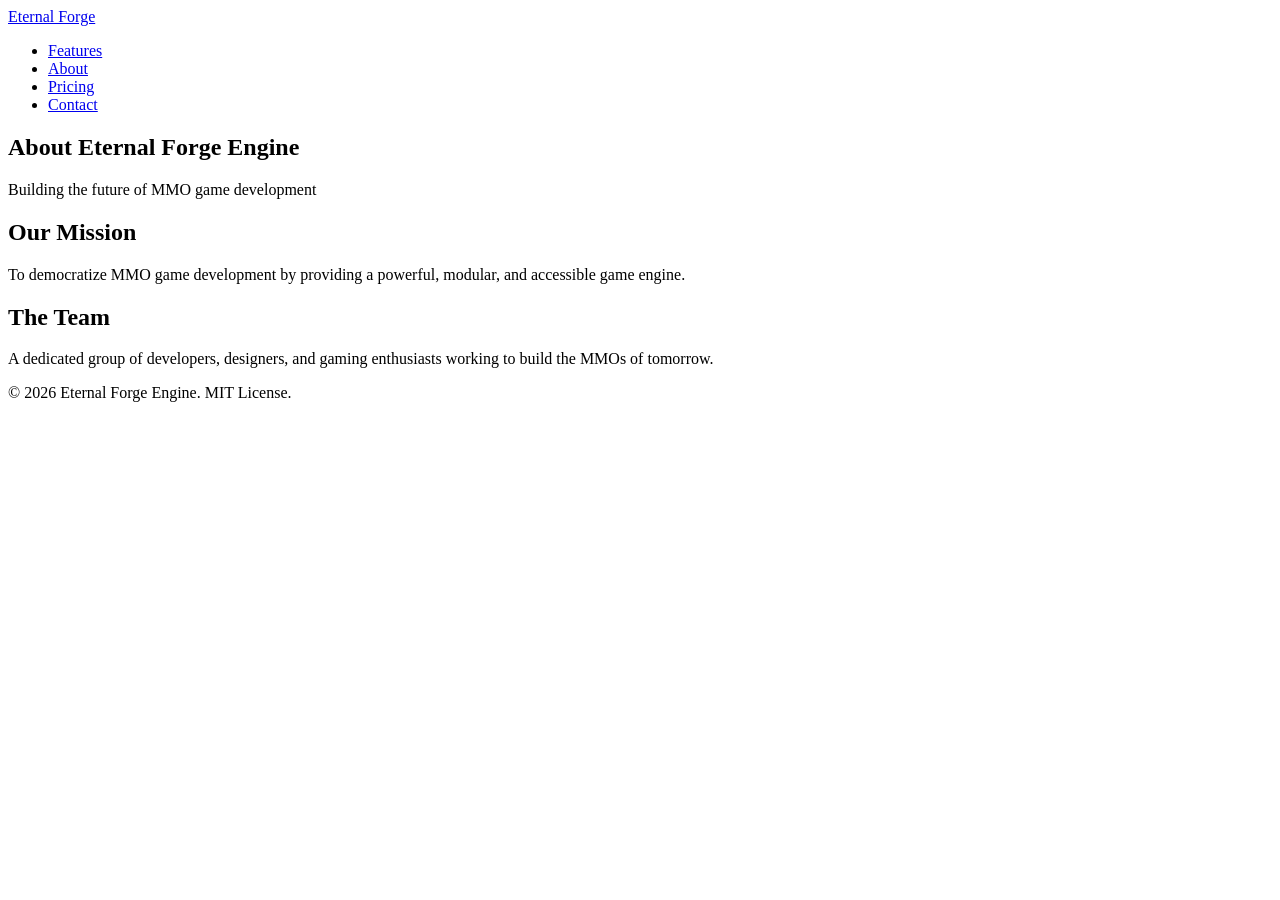
==== about.html @ 79863b5b "Create about.html" ====
<!DOCTYPE html>
<html lang="en">
<head>
  <meta charset="UTF-8">
  <meta name="viewport" content="width=device-width, initial-scale=1.0">
  <title>About - Eternal Forge Engine</title>
  <link rel="stylesheet" href="css/main.css">
</head>
<body>
  <nav class="main-nav">
    <div class="nav-container">
      <a href="index.html" class="logo">Eternal Forge</a>
      <ul class="nav-menu">
        <li><a href="features.html">Features</a></li>
        <li><a href="about.html">About</a></li>
        <li><a href="pricing.html">Pricing</a></li>
        <li><a href="contact.html">Contact</a></li>
      </ul>
    </div>
  </nav>
  
  <main>
    <section class="about-hero">
      <h1>About Eternal Forge Engine</h1>
      <p>Building the future of MMO game development</p>
    </section>
    
    <section class="mission">
      <h2>Our Mission</h2>
      <p>To democratize MMO game development by providing a powerful, modular, and accessible game engine.</p>
    </section>
    
    <section class="team">
      <h2>The Team</h2>
      <p>A dedicated group of developers, designers, and gaming enthusiasts working to build the MMOs of tomorrow.</p>
    </section>
  </main>
  
  <footer>
    <p>&copy; 2026 Eternal Forge Engine. MIT License.</p>
  </footer>
  
  <script src="js/main.js"></script>
</body>
</html>
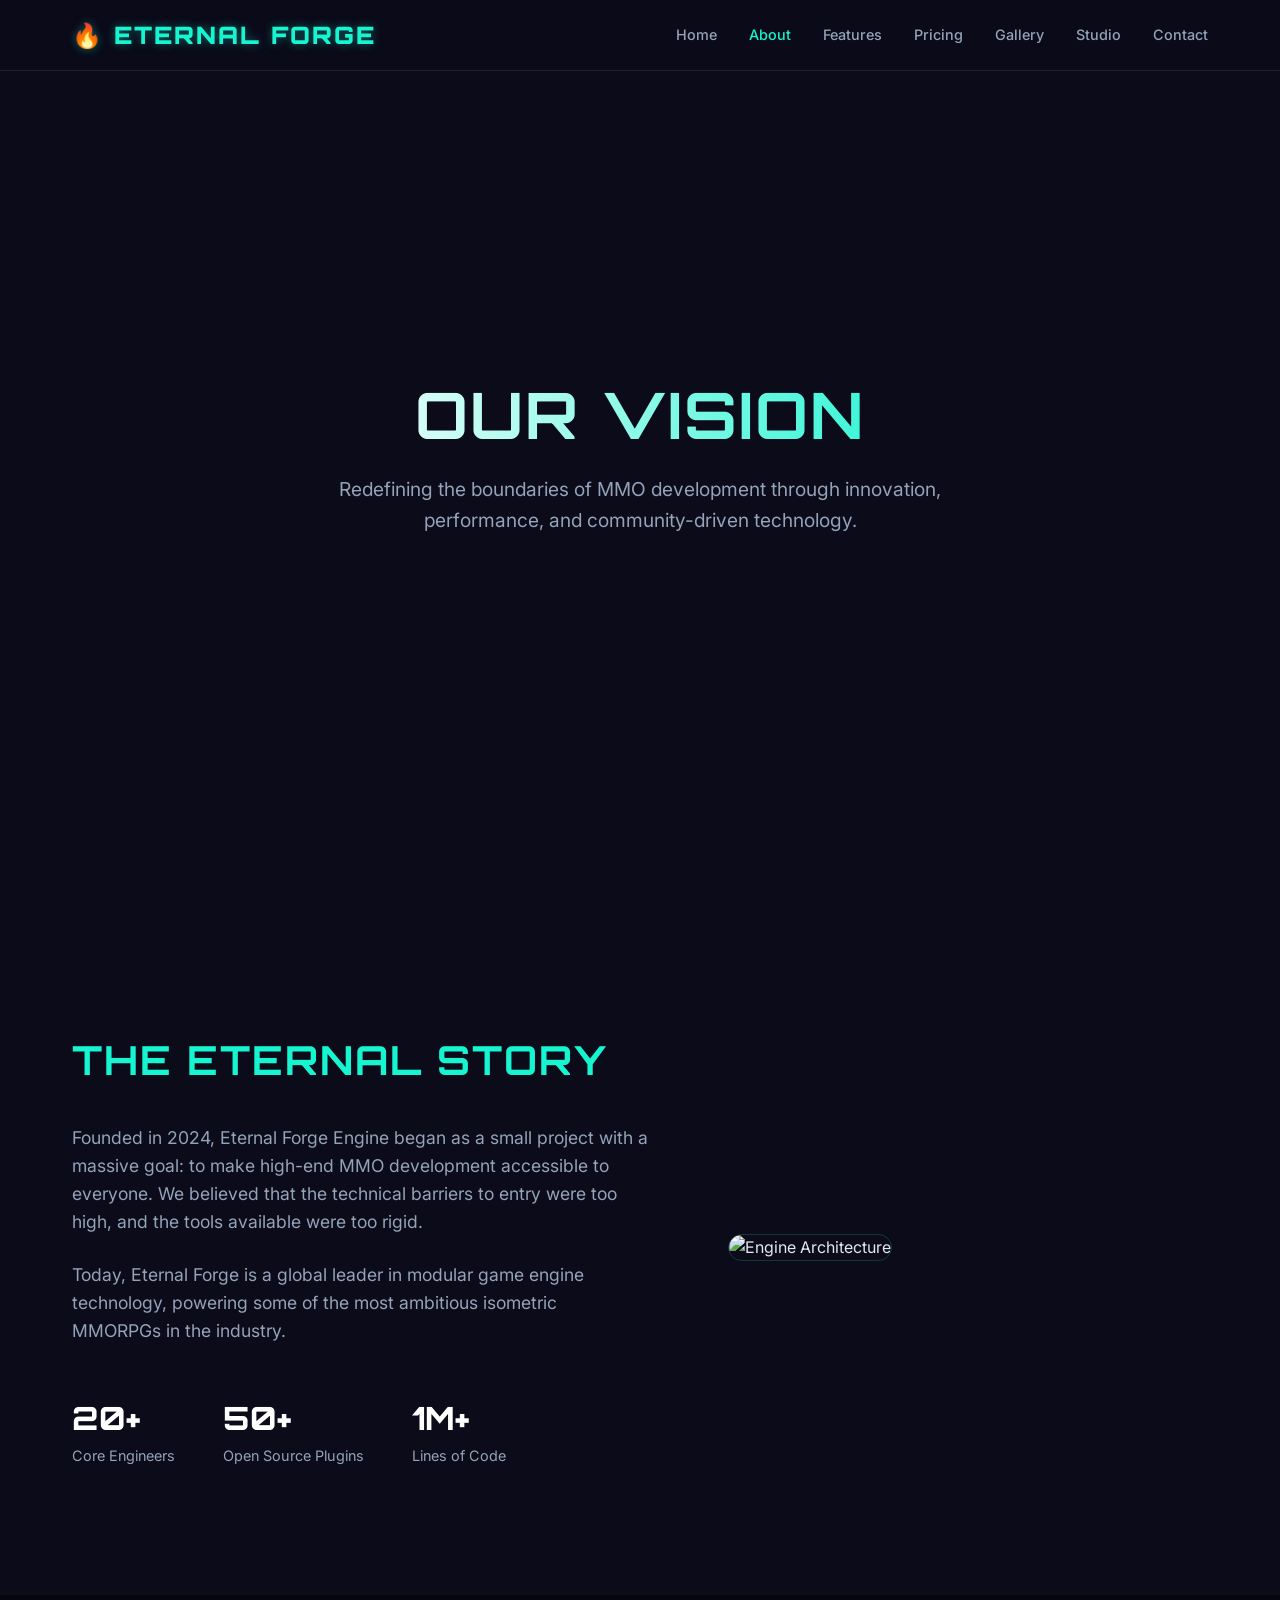
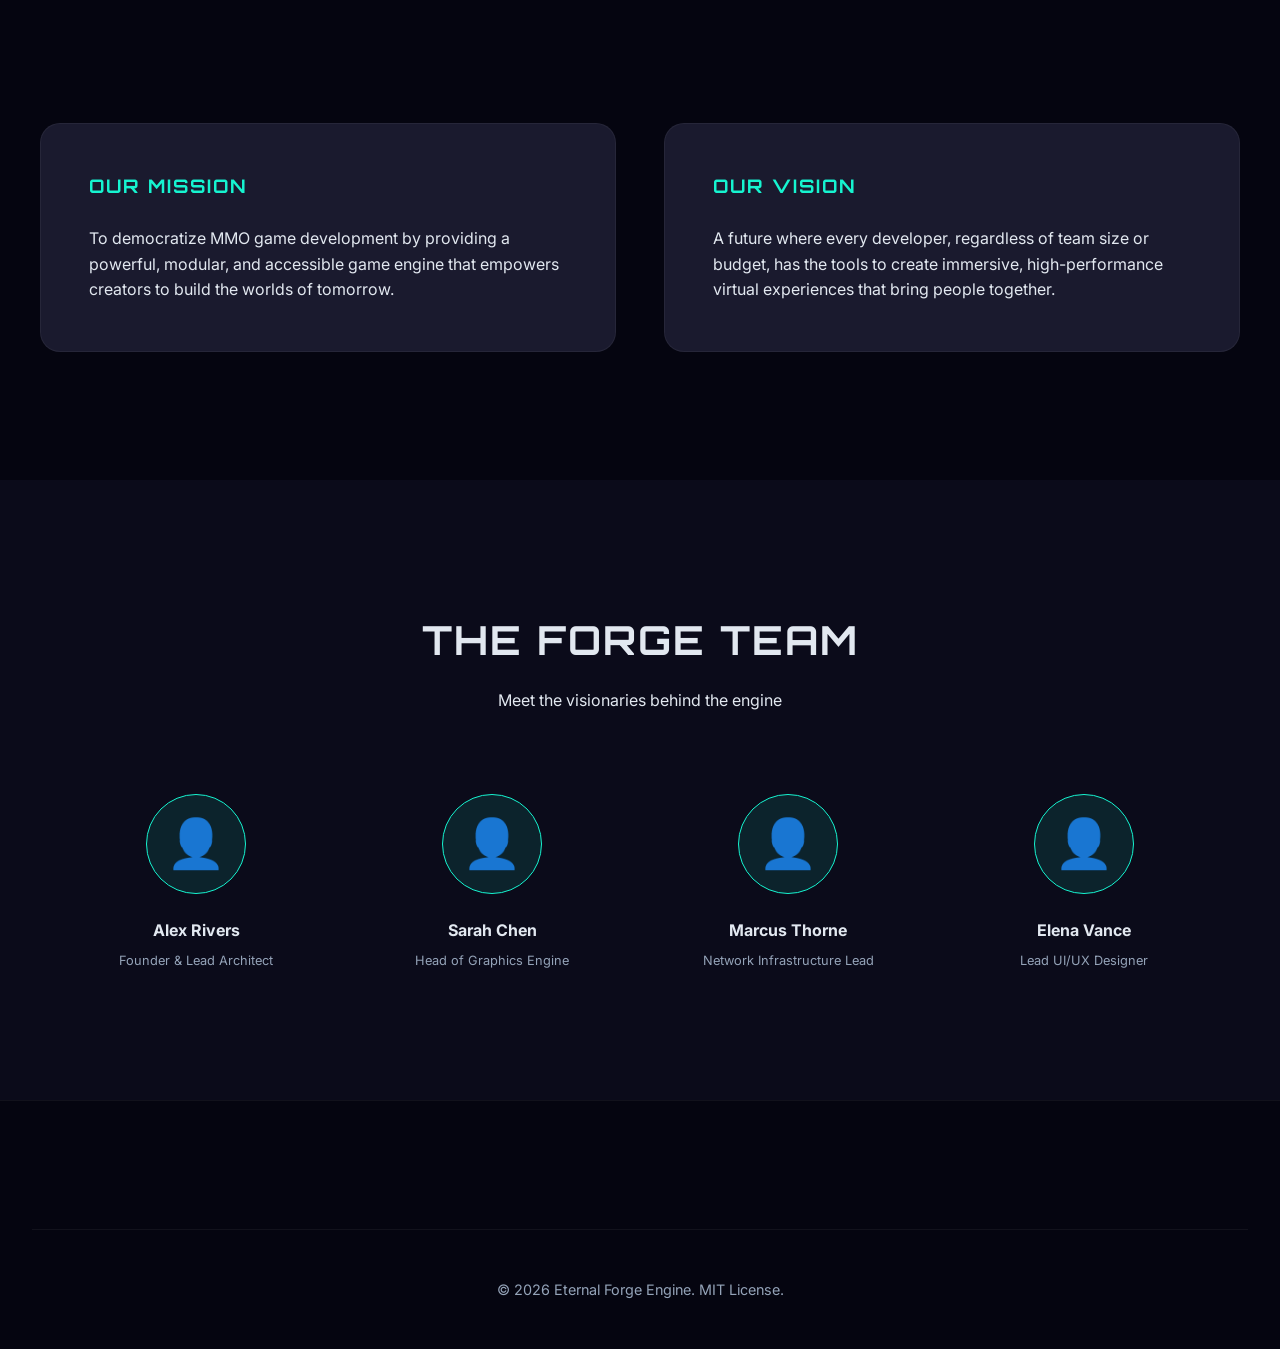
==== commit 983e0d0a: "Update about.html" ====
--- a/about.html
+++ b/about.html
@@ -1,45 +1,142 @@
 <!DOCTYPE html>
 <html lang="en">
 <head>
-  <meta charset="UTF-8">
-  <meta name="viewport" content="width=device-width, initial-scale=1.0">
-  <title>About - Eternal Forge Engine</title>
-  <link rel="stylesheet" href="css/main.css">
+    <meta charset="UTF-8">
+    <meta name="viewport" content="width=device-width, initial-scale=1.0">
+    <title>About Us - Eternal Forge Engine</title>
+    <link rel="stylesheet" href="css/main.css">
+    <link rel="stylesheet" href="https://cdnjs.cloudflare.com/ajax/libs/animate.css/4.1.1/animate.min.css">
 </head>
 <body>
-  <nav class="main-nav">
-    <div class="nav-container">
-      <a href="index.html" class="logo">Eternal Forge</a>
-      <ul class="nav-menu">
-        <li><a href="features.html">Features</a></li>
-        <li><a href="about.html">About</a></li>
-        <li><a href="pricing.html">Pricing</a></li>
-        <li><a href="contact.html">Contact</a></li>
-      </ul>
-    </div>
-  </nav>
-  
-  <main>
-    <section class="about-hero">
-      <h1>About Eternal Forge Engine</h1>
-      <p>Building the future of MMO game development</p>
-    </section>
-    
-    <section class="mission">
-      <h2>Our Mission</h2>
-      <p>To democratize MMO game development by providing a powerful, modular, and accessible game engine.</p>
-    </section>
-    
-    <section class="team">
-      <h2>The Team</h2>
-      <p>A dedicated group of developers, designers, and gaming enthusiasts working to build the MMOs of tomorrow.</p>
-    </section>
-  </main>
-  
-  <footer>
-    <p>&copy; 2026 Eternal Forge Engine. MIT License.</p>
-  </footer>
-  
-  <script src="js/main.js"></script>
+    <nav class="main-nav">
+        <div class="nav-container">
+            <a href="index.html" class="logo">🔥 Eternal Forge</a>
+            <ul class="nav-menu">
+                <li><a href="index.html" class="nav-link">Home</a></li>
+                <li><a href="about.html" class="nav-link active">About</a></li>
+                <li><a href="features.html" class="nav-link">Features</a></li>
+                <li><a href="pricing.html" class="nav-link">Pricing</a></li>
+                <li><a href="gallery.html" class="nav-link">Gallery</a></li>
+                <li><a href="studio.html" class="nav-link">Studio</a></li>
+                <li><a href="contact.html" class="nav-link">Contact</a></li>
+            </ul>
+        </div>
+    </nav>
+
+    <main>
+        <section class="hero about-hero">
+            <div class="hero-content animate__animated animate__fadeIn">
+                <h1 class="hero-title">Our Vision</h1>
+                <p class="hero-subtitle">Redefining the boundaries of MMO development through innovation, performance, and community-driven technology.</p>
+            </div>
+        </section>
+
+        <section class="about-content max-width">
+            <div class="about-grid">
+                <div class="about-text animate__animated animate__fadeInLeft">
+                    <h2>The Eternal Story</h2>
+                    <p>Founded in 2024, Eternal Forge Engine began as a small project with a massive goal: to make high-end MMO development accessible to everyone. We believed that the technical barriers to entry were too high, and the tools available were too rigid.</p>
+                    <p>Today, Eternal Forge is a global leader in modular game engine technology, powering some of the most ambitious isometric MMORPGs in the industry.</p>
+                    <div class="about-stats">
+                        <div class="about-stat">
+                            <span>20+</span>
+                            <p>Core Engineers</p>
+                        </div>
+                        <div class="about-stat">
+                            <span>50+</span>
+                            <p>Open Source Plugins</p>
+                        </div>
+                        <div class="about-stat">
+                            <span>1M+</span>
+                            <p>Lines of Code</p>
+                        </div>
+                    </div>
+                </div>
+                <div class="about-image animate__animated animate__fadeInRight">
+                    <img src="https://via.placeholder.com/600x400/1a1a2e/16f4d0?text=Engine+Architecture" alt="Engine Architecture" class="rounded-lg shadow-lg">
+                </div>
+            </div>
+        </section>
+
+        <section class="mission-vision">
+            <div class="max-width grid-2">
+                <div class="card mission-card">
+                    <h3>Our Mission</h3>
+                    <p>To democratize MMO game development by providing a powerful, modular, and accessible game engine that empowers creators to build the worlds of tomorrow.</p>
+                </div>
+                <div class="card vision-card">
+                    <h3>Our Vision</h3>
+                    <p>A future where every developer, regardless of team size or budget, has the tools to create immersive, high-performance virtual experiences that bring people together.</p>
+                </div>
+            </div>
+        </section>
+
+        <section class="team-section max-width">
+            <div class="section-title">
+                <h2>The Forge Team</h2>
+                <p>Meet the visionaries behind the engine</p>
+            </div>
+            <div class="team-grid">
+                <div class="team-member">
+                    <div class="member-avatar">👤</div>
+                    <h4>Alex Rivers</h4>
+                    <p>Founder & Lead Architect</p>
+                </div>
+                <div class="team-member">
+                    <div class="member-avatar">👤</div>
+                    <h4>Sarah Chen</h4>
+                    <p>Head of Graphics Engine</p>
+                </div>
+                <div class="team-member">
+                    <div class="member-avatar">👤</div>
+                    <h4>Marcus Thorne</h4>
+                    <p>Network Infrastructure Lead</p>
+                </div>
+                <div class="team-member">
+                    <div class="member-avatar">👤</div>
+                    <h4>Elena Vance</h4>
+                    <p>Lead UI/UX Designer</p>
+                </div>
+            </div>
+        </section>
+    </main>
+
+    <footer>
+        <div class="footer-bottom">
+            <p>&copy; 2026 Eternal Forge Engine. MIT License.</p>
+        </div>
+    </footer>
+
+    <style>
+        .about-content { padding: 8rem 2rem; }
+        .about-grid { display: grid; grid-template-columns: 1.2fr 1fr; gap: 5rem; align-items: center; }
+        .about-text h2 { font-size: 2.5rem; margin-bottom: 2rem; color: var(--primary); }
+        .about-text p { font-size: 1.1rem; color: var(--text-muted); margin-bottom: 1.5rem; }
+        .about-stats { display: flex; gap: 3rem; margin-top: 3rem; }
+        .about-stat span { display: block; font-size: 2rem; font-weight: 800; color: #fff; font-family: 'Orbitron'; }
+        .about-stat p { font-size: 0.9rem; margin: 0; }
+        .about-image img { width: 100%; border-radius: 20px; border: 1px solid rgba(22, 244, 208, 0.2); }
+        
+        .mission-vision { padding: 8rem 2rem; background: #050510; }
+        .grid-2 { display: grid; grid-template-columns: 1fr 1fr; gap: 3rem; }
+        .card { padding: 3rem; border-radius: 20px; border: 1px solid rgba(255, 255, 255, 0.05); background: var(--bg-card); }
+        .card h3 { color: var(--primary); margin-bottom: 1.5rem; }
+        
+        .team-section { padding: 8rem 2rem; }
+        .team-grid { display: grid; grid-template-columns: repeat(auto-fit, minmax(200px, 1fr)); gap: 3rem; margin-top: 4rem; }
+        .team-member { text-align: center; }
+        .member-avatar { width: 100px; height: 100px; background: rgba(22, 244, 208, 0.1); border-radius: 50%; display: flex; align-items: center; justify-content: center; font-size: 3rem; margin: 0 auto 1.5rem; border: 1px solid var(--primary); }
+        .team-member h4 { margin-bottom: 0.5rem; }
+        .team-member p { font-size: 0.8rem; color: var(--text-muted); }
+        
+        .max-width { max-width: 1200px; margin: 0 auto; }
+        @media (max-width: 968px) {
+            .about-grid { grid-template-columns: 1fr; }
+            .grid-2 { grid-template-columns: 1fr; }
+            .about-stats { flex-direction: column; gap: 2rem; }
+        }
+    </style>
+    <script src="js/main.js"></script>
+    <script src="js/ui.js"></script>
 </body>
 </html>
--- a/css/main.css
+++ b/css/main.css
@@ -0,0 +1,457 @@
+/* Eternal Forge Engine - Next Level Styles */
+
+/* Import modern fonts */
+@import url('https://fonts.googleapis.com/css2?family=Inter:wght@300;400;500;600;700;800&family=Orbitron:wght@500;700;900&display=swap');
+
+/* CSS Variables */
+:root {
+    --primary: #16f4d0;
+    --primary-glow: rgba(22, 244, 208, 0.4);
+    --secondary: #8b5cf6;
+    --accent: #ff006e;
+    --bg-deep: #0b0b1a;
+    --bg-card: #1a1a2e;
+    --text-main: #e2e8f0;
+    --text-muted: #94a3b8;
+    --gradient-hero: linear-gradient(135deg, #1a1a2e 0%, #0b0b1a 100%);
+    --shadow-lg: 0 20px 25px -5px rgba(0, 0, 0, 0.5), 0 10px 10px -5px rgba(0, 0, 0, 0.4);
+    --transition: all 0.3s cubic-bezier(0.4, 0, 0.2, 1);
+}
+
+/* Reset & Base */
+* {
+    margin: 0;
+    padding: 0;
+    box-sizing: border-box;
+}
+
+html {
+    scroll-behavior: smooth;
+    font-size: 16px;
+}
+
+body {
+    font-family: 'Inter', sans-serif;
+    background-color: var(--bg-deep);
+    color: var(--text-main);
+    line-height: 1.6;
+    overflow-x: hidden;
+}
+
+h1, h2, h3, .logo {
+    font-family: 'Orbitron', sans-serif;
+    text-transform: uppercase;
+    letter-spacing: 2px;
+}
+
+/* Navigation */
+.main-nav {
+    position: fixed;
+    top: 0;
+    width: 100%;
+    z-index: 1000;
+    background: rgba(11, 11, 26, 0.8);
+    backdrop-filter: blur(10px);
+    border-bottom: 1px solid rgba(255, 255, 255, 0.1);
+    transition: var(--transition);
+}
+
+.nav-container {
+    max-width: 1200px;
+    margin: 0 auto;
+    padding: 1rem 2rem;
+    display: flex;
+    justify-content: space-between;
+    align-items: center;
+}
+
+.logo {
+    font-size: 1.5rem;
+    color: var(--primary);
+    text-decoration: none;
+    font-weight: 900;
+    text-shadow: 0 0 10px var(--primary-glow);
+}
+
+.nav-menu {
+    display: flex;
+    list-style: none;
+    gap: 2rem;
+}
+
+.nav-link {
+    text-decoration: none;
+    color: var(--text-muted);
+    font-weight: 500;
+    transition: var(--transition);
+    font-size: 0.9rem;
+}
+
+.nav-link:hover, .nav-link.active {
+    color: var(--primary);
+}
+
+.dashboard-btn {
+    padding: 0.5rem 1.2rem;
+    border: 1px solid var(--primary);
+    border-radius: 5px;
+    background: rgba(22, 244, 208, 0.1);
+}
+
+/* Hero Section */
+.hero {
+    position: relative;
+    min-height: 100vh;
+    display: flex;
+    align-items: center;
+    justify-content: center;
+    padding: 8rem 2rem 4rem;
+    overflow: hidden;
+}
+
+.hero-background {
+    position: absolute;
+    top: 0;
+    left: 0;
+    width: 100%;
+    height: 100%;
+    background: var(--gradient-hero);
+    z-index: -1;
+}
+
+.hero-content {
+    max-width: 900px;
+    text-align: center;
+}
+
+.hero-title {
+    font-size: 4rem;
+    margin-bottom: 1.5rem;
+    line-height: 1.1;
+    background: linear-gradient(to right, #fff, var(--primary));
+    -webkit-background-clip: text;
+    -webkit-text-fill-color: transparent;
+}
+
+.hero-subtitle {
+    font-size: 1.2rem;
+    color: var(--text-muted);
+    margin-bottom: 3rem;
+    max-width: 700px;
+    margin-left: auto;
+    margin-right: auto;
+}
+
+.hero-buttons {
+    display: flex;
+    gap: 1.5rem;
+    justify-content: center;
+    margin-bottom: 4rem;
+}
+
+/* Buttons */
+.btn {
+    padding: 0.8rem 2rem;
+    border-radius: 8px;
+    text-decoration: none;
+    font-weight: 600;
+    font-family: 'Inter', sans-serif;
+    transition: var(--transition);
+    cursor: pointer;
+    display: inline-block;
+}
+
+.btn-lg {
+    padding: 1rem 2.5rem;
+    font-size: 1.1rem;
+}
+
+.btn-primary {
+    background-color: var(--primary);
+    color: #000;
+}
+
+.btn-primary:hover {
+    transform: translateY(-3px);
+    box-shadow: 0 10px 20px var(--primary-glow);
+}
+
+.btn-secondary {
+    border: 2px solid var(--primary);
+    color: var(--primary);
+}
+
+.btn-secondary:hover {
+    background: rgba(22, 244, 208, 0.1);
+    transform: translateY(-3px);
+}
+
+/* Stats */
+.hero-stats {
+    display: grid;
+    grid-template-columns: repeat(3, 1fr);
+    gap: 2rem;
+    border-top: 1px solid rgba(255, 255, 255, 0.1);
+    padding-top: 3rem;
+}
+
+.stat-item h3 {
+    font-size: 2rem;
+    color: var(--primary);
+    margin-bottom: 0.5rem;
+}
+
+.stat-item p {
+    color: var(--text-muted);
+    font-size: 0.9rem;
+}
+
+/* Features */
+.features-section {
+    padding: 8rem 2rem;
+    max-width: 1200px;
+    margin: 0 auto;
+}
+
+.section-title {
+    text-align: center;
+    margin-bottom: 5rem;
+}
+
+.section-title h2 {
+    font-size: 2.5rem;
+    margin-bottom: 1rem;
+}
+
+.features-grid {
+    display: grid;
+    grid-template-columns: repeat(auto-fit, minmax(300px, 1fr));
+    gap: 2rem;
+}
+
+.feature-card {
+    background: var(--bg-card);
+    padding: 3rem 2rem;
+    border-radius: 15px;
+    border: 1px solid rgba(255, 255, 255, 0.05);
+    transition: var(--transition);
+    position: relative;
+    overflow: hidden;
+}
+
+.feature-card:hover {
+    transform: translateY(-10px);
+    border-color: var(--primary);
+    box-shadow: 0 10px 30px rgba(0, 0, 0, 0.5);
+}
+
+.feature-icon {
+    font-size: 2.5rem;
+    margin-bottom: 1.5rem;
+}
+
+.feature-card h3 {
+    margin-bottom: 1rem;
+}
+
+.feature-link {
+    margin-top: 2rem;
+    display: block;
+    color: var(--primary);
+    text-decoration: none;
+    font-weight: 600;
+}
+
+/* Showcase */
+.showcase-section {
+    padding: 8rem 2rem;
+    background: rgba(22, 244, 208, 0.03);
+}
+
+.showcase-content {
+    max-width: 1000px;
+    margin: 0 auto;
+    text-align: center;
+}
+
+.showcase-preview {
+    margin: 4rem 0;
+    border-radius: 20px;
+    overflow: hidden;
+    box-shadow: var(--shadow-lg);
+    border: 1px solid rgba(22, 244, 208, 0.2);
+}
+
+.showcase-image {
+    width: 100%;
+    display: block;
+}
+
+/* Pricing */
+.pricing-section {
+    padding: 8rem 2rem;
+    max-width: 1200px;
+    margin: 0 auto;
+}
+
+.pricing-cards {
+    display: grid;
+    grid-template-columns: repeat(auto-fit, minmax(300px, 1fr));
+    gap: 2.5rem;
+    margin-top: 4rem;
+}
+
+.pricing-card {
+    background: var(--bg-card);
+    padding: 4rem 2rem;
+    border-radius: 20px;
+    text-align: center;
+    border: 1px solid rgba(255, 255, 255, 0.05);
+    position: relative;
+}
+
+.pricing-card.featured {
+    border: 2px solid var(--primary);
+    transform: scale(1.05);
+    z-index: 10;
+}
+
+.badge {
+    position: absolute;
+    top: 1.5rem;
+    right: 1.5rem;
+    background: var(--primary);
+    color: #000;
+    padding: 0.3rem 1rem;
+    border-radius: 20px;
+    font-size: 0.8rem;
+    font-weight: 700;
+}
+
+.price {
+    font-size: 3rem;
+    font-weight: 800;
+    margin: 2rem 0;
+    color: #fff;
+}
+
+.price span {
+    font-size: 1rem;
+    color: var(--text-muted);
+}
+
+.pricing-features {
+    list-style: none;
+    margin-bottom: 3rem;
+    text-align: left;
+}
+
+.pricing-features li {
+    margin-bottom: 1rem;
+    color: var(--text-muted);
+}
+
+/* CTA */
+.cta-section {
+    padding: 10rem 2rem;
+    text-align: center;
+}
+
+.cta-content h2 {
+    font-size: 3rem;
+    margin-bottom: 1.5rem;
+}
+
+.cta-buttons {
+    display: flex;
+    gap: 1.5rem;
+    justify-content: center;
+    margin-top: 3rem;
+}
+
+/* Footer */
+footer {
+    background: #050510;
+    padding: 8rem 2rem 3rem;
+    border-top: 1px solid rgba(255, 255, 255, 0.05);
+}
+
+.footer-content {
+    max-width: 1200px;
+    margin: 0 auto;
+    display: grid;
+    grid-template-columns: 2fr repeat(3, 1fr);
+    gap: 4rem;
+    margin-bottom: 6rem;
+}
+
+.footer-section h3 {
+    font-size: 1rem;
+    margin-bottom: 2rem;
+    color: #fff;
+}
+
+.footer-section ul {
+    list-style: none;
+}
+
+.footer-section li {
+    margin-bottom: 1rem;
+}
+
+.footer-section a {
+    color: var(--text-muted);
+    text-decoration: none;
+    transition: var(--transition);
+}
+
+.footer-section a:hover {
+    color: var(--primary);
+}
+
+.footer-bottom {
+    text-align: center;
+    padding-top: 3rem;
+    border-top: 1px solid rgba(255, 255, 255, 0.05);
+    color: var(--text-muted);
+    font-size: 0.9rem;
+}
+
+/* Mobile Responsive */
+.hamburger {
+    display: none;
+    flex-direction: column;
+    gap: 6px;
+    background: none;
+    border: none;
+    cursor: pointer;
+}
+
+.hamburger span {
+    width: 30px;
+    height: 2px;
+    background: var(--primary);
+    transition: var(--transition);
+}
+
+@media (max-width: 768px) {
+    .nav-menu {
+        display: none;
+    }
+    .hamburger {
+        display: flex;
+    }
+    .hero-title {
+        font-size: 2.5rem;
+    }
+    .footer-content {
+        grid-template-columns: 1fr;
+        gap: 3rem;
+    }
+    .hero-stats {
+        grid-template-columns: 1fr;
+    }
+    .pricing-card.featured {
+        transform: none;
+    }
+}
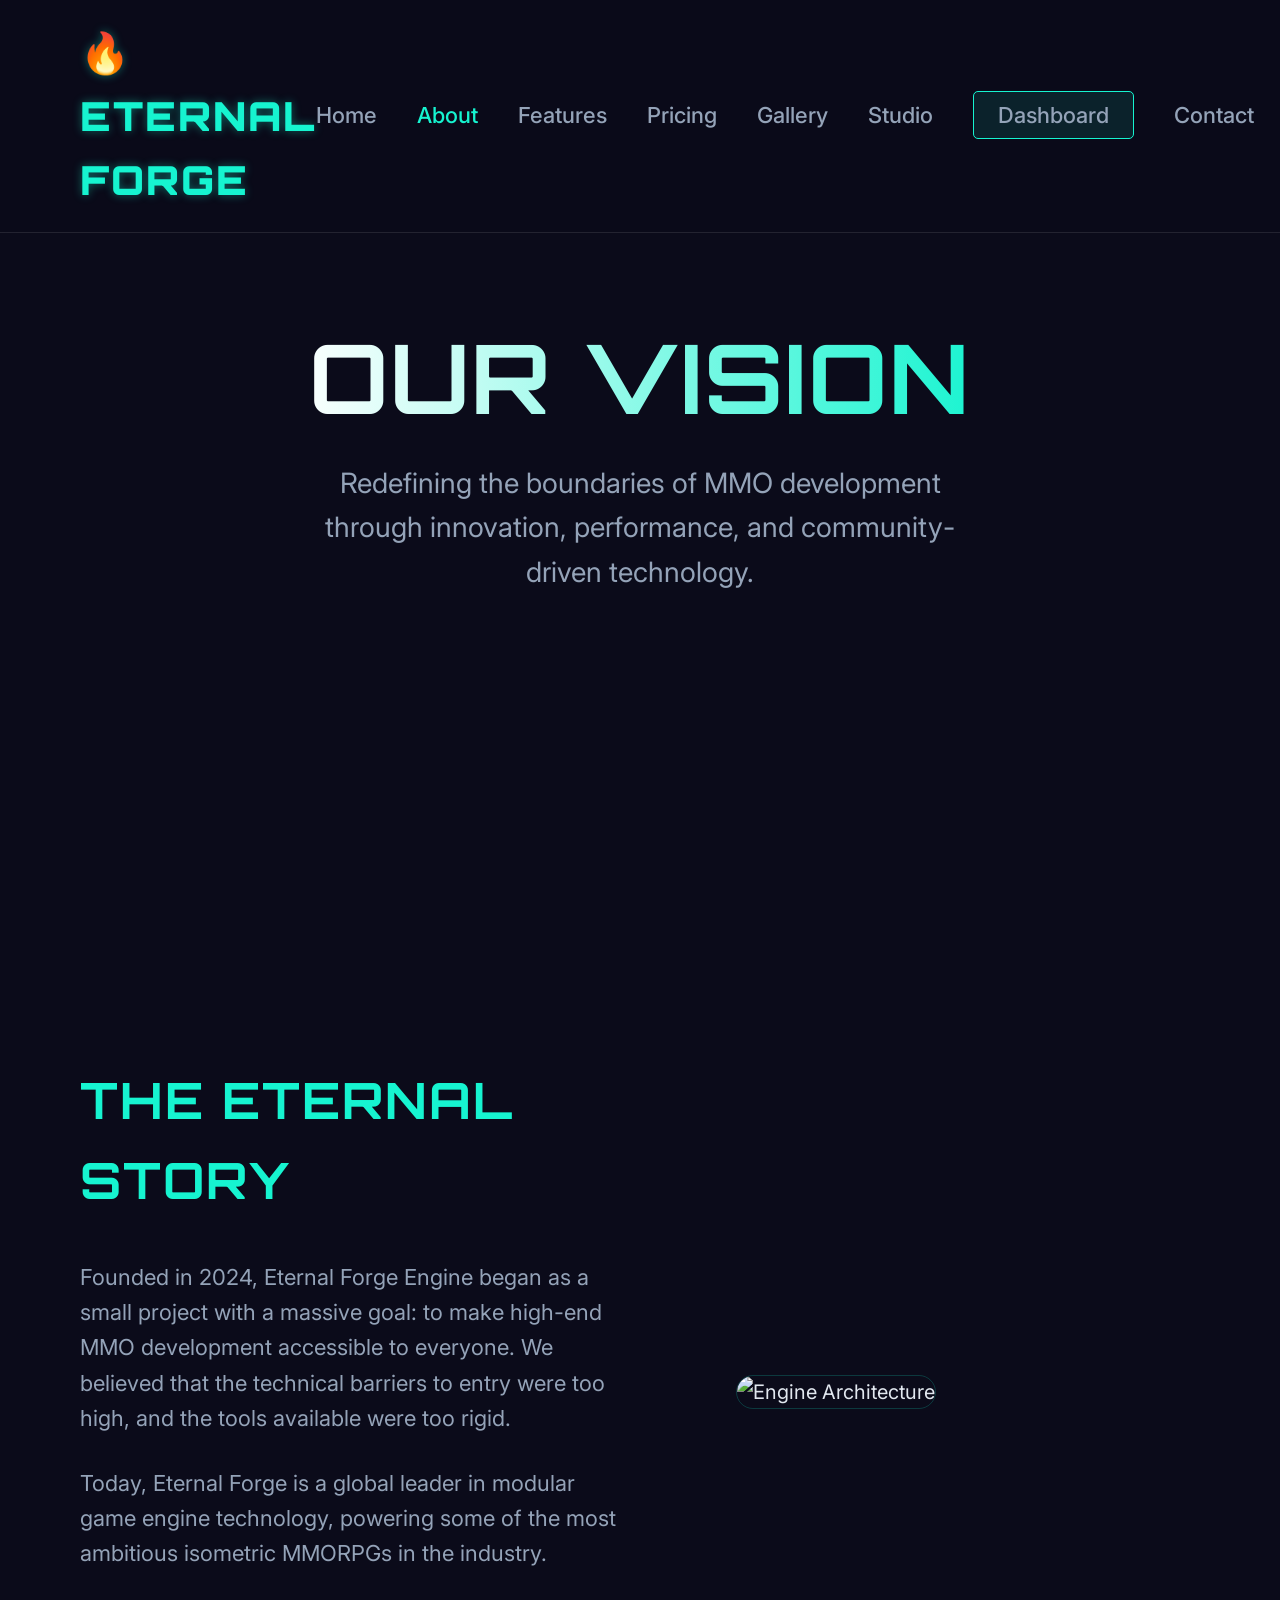
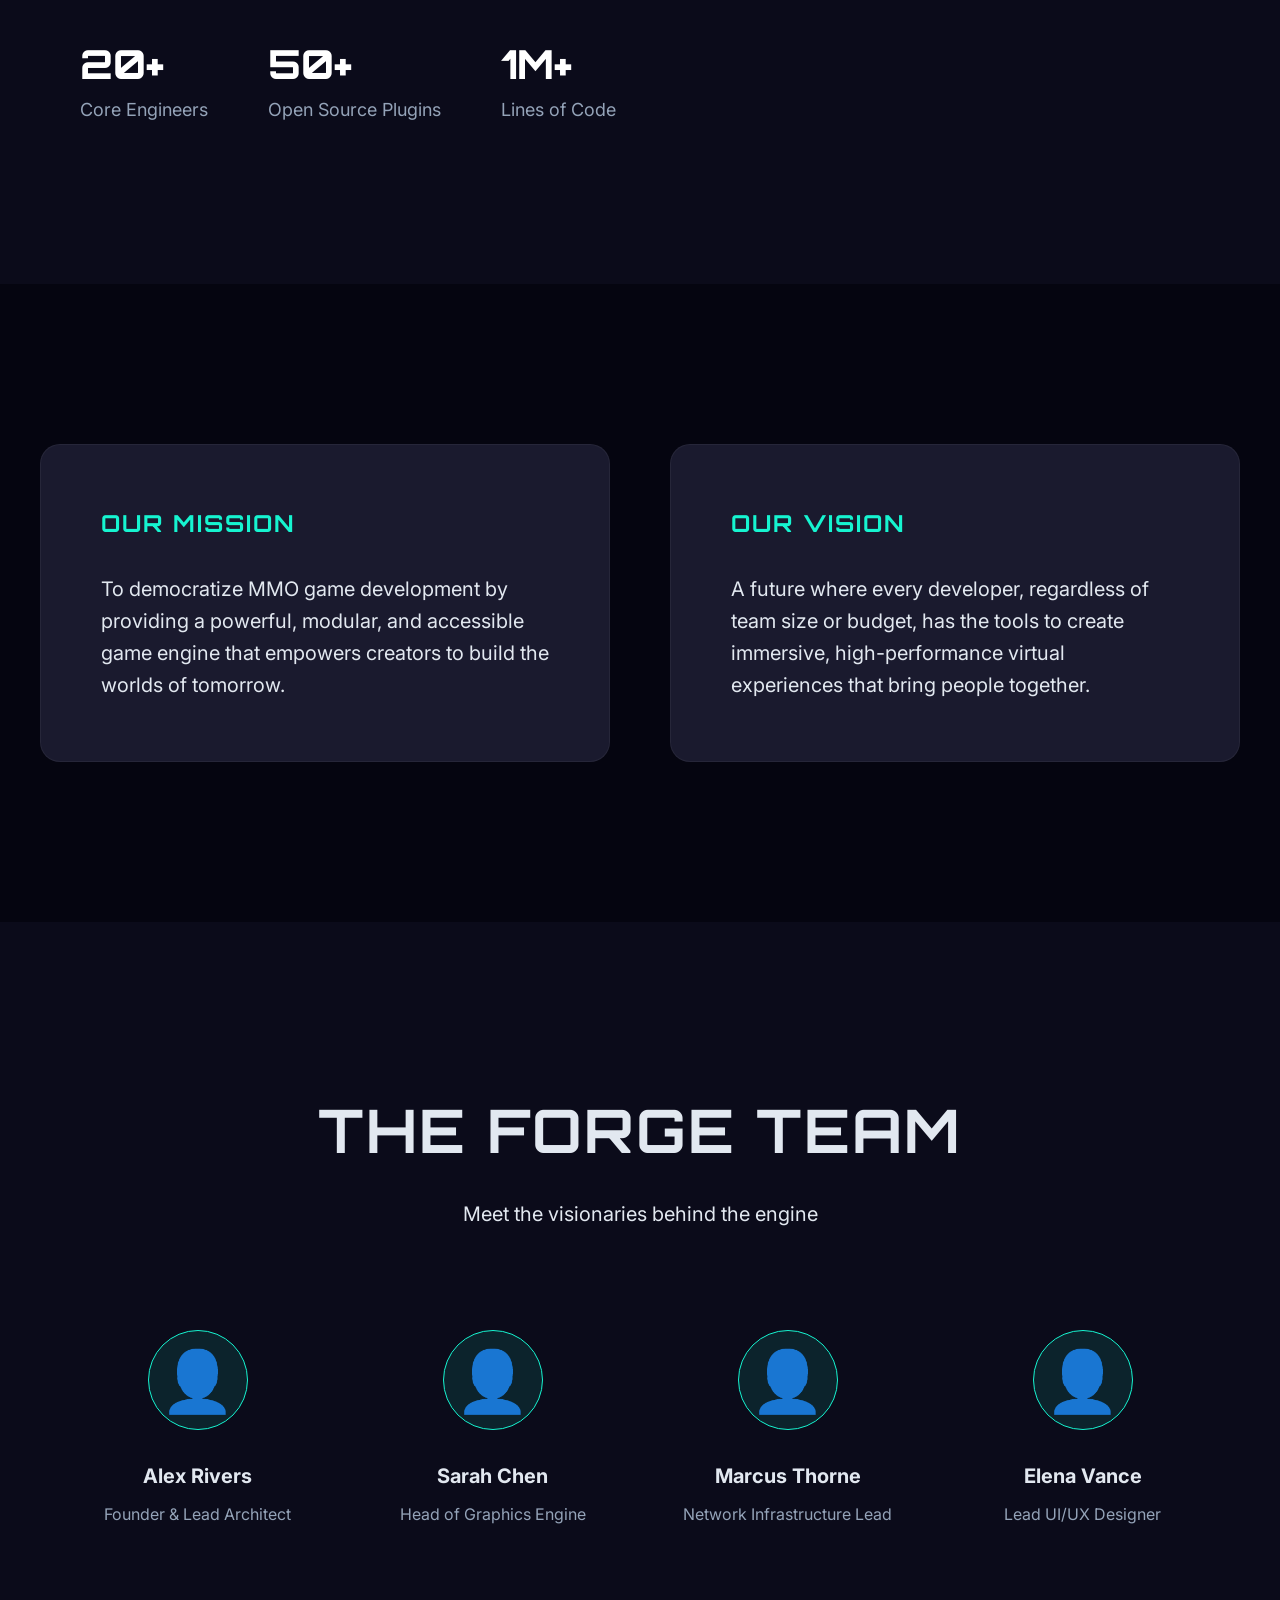
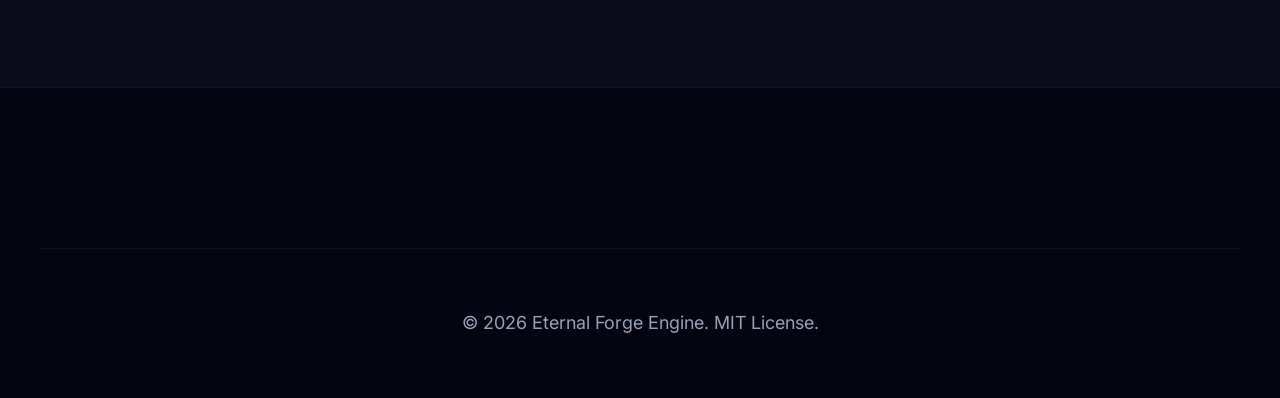
==== commit 6fe86f51: "Add Dashboard link to about.html navigation" ====
--- a/about.html
+++ b/about.html
@@ -18,6 +18,7 @@
                 <li><a href="pricing.html" class="nav-link">Pricing</a></li>
                 <li><a href="gallery.html" class="nav-link">Gallery</a></li>
                 <li><a href="studio.html" class="nav-link">Studio</a></li>
+                                    <li><a href="dashboard.html" class="nav-link dashboard-btn">Dashboard</a></li>
                 <li><a href="contact.html" class="nav-link">Contact</a></li>
             </ul>
         </div>
--- a/css/main.css
+++ b/css/main.css
@@ -27,7 +27,7 @@
 
 html {
     scroll-behavior: smooth;
-    font-size: 16px;
+    font-size: 20px;
 }
 
 body {
@@ -66,7 +66,7 @@
 }
 
 .logo {
-    font-size: 1.5rem;
+    font-size: 2rem;
     color: var(--primary);
     text-decoration: none;
     font-weight: 900;
@@ -84,10 +84,11 @@
     color: var(--text-muted);
     font-weight: 500;
     transition: var(--transition);
-    font-size: 0.9rem;
-}
-
-.nav-link:hover, .nav-link.active {
+    font-size: 1.1rem;
+}
+
+.nav-link:hover,
+.nav-link.active {
     color: var(--primary);
 }
 
@@ -125,7 +126,7 @@
 }
 
 .hero-title {
-    font-size: 4rem;
+    font-size: 4.8rem;
     margin-bottom: 1.5rem;
     line-height: 1.1;
     background: linear-gradient(to right, #fff, var(--primary));
@@ -134,7 +135,7 @@
 }
 
 .hero-subtitle {
-    font-size: 1.2rem;
+    font-size: 1.4rem;
     color: var(--text-muted);
     margin-bottom: 3rem;
     max-width: 700px;
@@ -196,7 +197,7 @@
 }
 
 .stat-item h3 {
-    font-size: 2rem;
+    font-size: 2.4rem;
     color: var(--primary);
     margin-bottom: 0.5rem;
 }
@@ -219,7 +220,7 @@
 }
 
 .section-title h2 {
-    font-size: 2.5rem;
+    font-size: 3rem;
     margin-bottom: 1rem;
 }
 
@@ -246,7 +247,7 @@
 }
 
 .feature-icon {
-    font-size: 2.5rem;
+    font-size: 3rem;
     margin-bottom: 1.5rem;
 }
 
@@ -329,7 +330,7 @@
 }
 
 .price {
-    font-size: 3rem;
+    font-size: 3.6rem;
     font-weight: 800;
     margin: 2rem 0;
     color: #fff;
@@ -358,7 +359,7 @@
 }
 
 .cta-content h2 {
-    font-size: 3rem;
+    font-size: 3.6rem;
     margin-bottom: 1.5rem;
 }
 
@@ -438,19 +439,24 @@
     .nav-menu {
         display: none;
     }
+
     .hamburger {
         display: flex;
     }
+
     .hero-title {
         font-size: 2.5rem;
     }
+
     .footer-content {
         grid-template-columns: 1fr;
         gap: 3rem;
     }
+
     .hero-stats {
         grid-template-columns: 1fr;
     }
+
     .pricing-card.featured {
         transform: none;
     }
